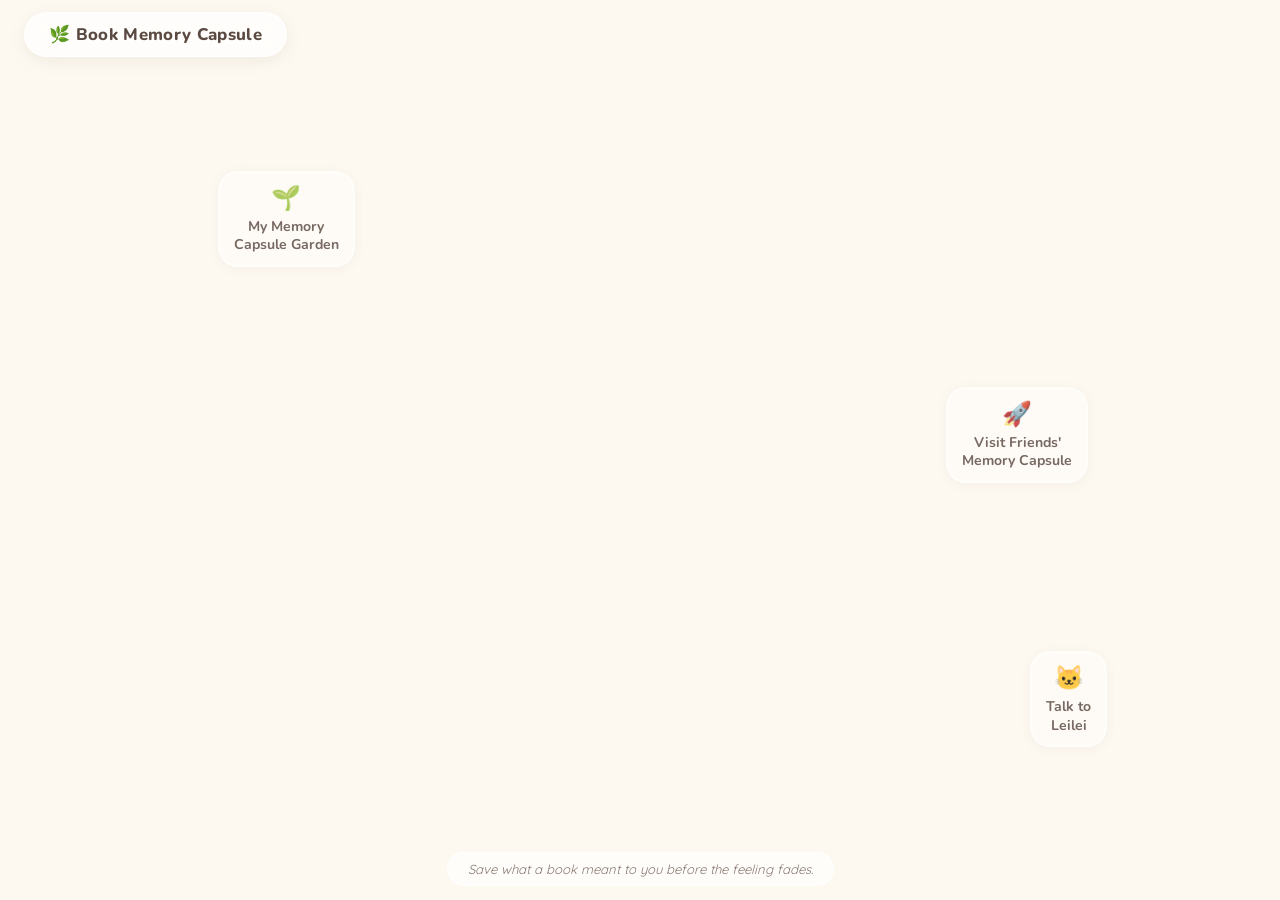
==== content.html @ 90bcc40d "Initial commit: Book Memory Capsule web project" ====
<!DOCTYPE html>
<html lang="en">
<head>
  <meta charset="UTF-8" />
  <meta name="viewport" content="width=device-width, initial-scale=1.0"/>
  <title>Book Memory Capsule – Garden Map</title>
  <link rel="stylesheet" href="style.css" />
  <link href="https://fonts.googleapis.com/css2?family=Nunito:wght@400;600;700;800&family=Quicksand:wght@400;500;600;700&display=swap" rel="stylesheet"/>
</head>
<body class="map-page">

  <!-- ═══ MAP VIEW ═══ -->
  <div id="view-map" class="view active">
    <div class="map-bg" style="background-image:url('map.png')"></div>
    <div class="map-overlay-light"></div>

    <header class="map-header">
      <div class="map-header-inner">
        <span class="map-logo">🌿 Book Memory Capsule</span>
      </div>
    </header>

    <!-- Clickable Regions -->
    <!-- Green Garden (upper-left) -->
    <div class="map-region region-garden" onclick="showView('garden')" title="My Memory Capsule Garden">
      <div class="region-label">
        <span class="region-icon">🌱</span>
        <span>My Memory<br/>Capsule Garden</span>
      </div>
    </div>

    <!-- Pink area (right) -->
    <div class="map-region region-friends" onclick="showComingSoon()" title="Visit Friends' Memory Capsule">
      <div class="region-label">
        <span class="region-icon">🚀</span>
        <span>Visit Friends'<br/>Memory Capsule</span>
      </div>
    </div>

    <!-- Yellow area (bottom-right) – Talk to Leilei -->
    <div class="map-region region-leilei" onclick="showView('leilei')" title="Talk to Leilei">
      <div class="region-label">
        <span class="region-icon">🐱</span>
        <span>Talk to<br/>Leilei</span>
      </div>
    </div>

    <footer class="map-footer">
      <p>Save what a book meant to you before the feeling fades.</p>
    </footer>
  </div>

  <!-- ═══ GARDEN VIEW ═══ -->
  <div id="view-garden" class="view">
    <div class="garden-bg"></div>

    <div class="view-header">
      <button class="back-btn" onclick="showView('map')">← Back to Map</button>
      <h2 class="view-title">🌸 My Memory Capsule Garden</h2>
      <button class="new-memory-btn" onclick="showForm()">＋ Write a New Memory</button>
    </div>

    <div id="garden-content" class="garden-content">
      <!-- capsules rendered by JS -->
    </div>

    <!-- Paper unfold overlay -->
    <div id="paper-modal" class="paper-modal hidden">
      <div class="paper-backdrop" onclick="closePaper()"></div>
      <div class="paper-wrap">
        <div class="paper-sheet">
          <div class="paper-texture"></div>
          <div class="paper-inner" id="paper-inner-content"></div>
          <div class="paper-actions">
            <button class="paper-btn copy-btn" onclick="copyReflection()">📋 Copy</button>
            <button class="paper-btn delete-btn" onclick="deleteCurrentCapsule()">🗑 Delete</button>
            <button class="paper-btn close-paper-btn" onclick="closePaper()">Close ✕</button>
          </div>
        </div>
      </div>
    </div>

    <!-- New Memory Form -->
    <div id="form-modal" class="paper-modal hidden">
      <div class="paper-backdrop" onclick="closeForm()"></div>
      <div class="paper-wrap">
        <div class="paper-sheet form-sheet">
          <div class="paper-texture"></div>
          <h3 class="form-title">✨ Create a New Book Memory Capsule</h3>
          <div class="form-fields">
            <label>Book Title <span class="required">*</span>
              <input id="f-title" type="text" placeholder="e.g. The Little Prince" class="diary-input"/>
            </label>
            <label>What I Thought
              <textarea id="f-thought" placeholder="What stayed with you most after reading it?" class="diary-input diary-textarea"></textarea>
            </label>
            <label>The Question It Left Me With
              <textarea id="f-question" placeholder="What question did this book leave you with?" class="diary-input diary-textarea"></textarea>
            </label>
            <label>Why It Mattered
              <textarea id="f-matter" placeholder="Why did this book matter to you personally?" class="diary-input diary-textarea"></textarea>
            </label>
            <label>How Much I Liked This Book
              <div class="star-row" id="form-stars">
                <span class="star" data-val="1">★</span>
                <span class="star" data-val="2">★</span>
                <span class="star" data-val="3">★</span>
                <span class="star" data-val="4">★</span>
                <span class="star" data-val="5">★</span>
              </div>
            </label>
          </div>
          <div class="form-actions">
            <button class="seal-btn" onclick="sealMemory()">💊 Seal This Memory</button>
            <button class="cancel-btn" onclick="closeForm()">Cancel</button>
          </div>
        </div>
      </div>
    </div>

    <!-- Success toast -->
    <div id="success-toast" class="success-toast hidden">
      🌱 Your book memory has been planted in the garden.
    </div>
  </div>

  <!-- ═══ LEILEI CHAT VIEW ═══ -->
  <div id="view-leilei" class="view">
    <div class="leilei-bg"></div>
    <div class="view-header leilei-header">
      <button class="back-btn" onclick="showView('map')">← Back to Map</button>
      <div class="leilei-title-wrap">
        <h2 class="view-title">🐾 Talk to Leilei</h2>
        <p class="leilei-subtitle">Let Leilei ask gentle questions and help you turn your thoughts into a memory capsule.</p>
      </div>
    </div>
    <div class="leilei-wrap">
      <iframe id="leilei-iframe" src="leilei-chat.html" class="leilei-iframe" frameborder="0" scrolling="yes" title="Talk to Leilei"></iframe>
    </div>
  </div>

  <!-- ═══ COMING SOON MODAL ═══ -->
  <div id="coming-soon-modal" class="paper-modal hidden">
    <div class="paper-backdrop" onclick="closeComingSoon()"></div>
    <div class="paper-wrap small-wrap">
      <div class="paper-sheet">
        <div class="paper-texture"></div>
        <div class="coming-soon-inner">
          <div class="coming-soon-icon">🚀</div>
          <h3>Visit Friends' Memory Capsule</h3>
          <div class="coming-soon-badge">Coming Soon</div>
          <p>In the future, you will be able to visit other readers' memory gardens and explore the reflections they choose to share.</p>
          <button class="seal-btn" onclick="closeComingSoon()">Close ✕</button>
        </div>
      </div>
    </div>
  </div>

  <!-- ═══ CUSTOM CONFIRM MODAL ═══ -->
  <div id="confirm-modal" class="paper-modal hidden">
    <div class="paper-backdrop"></div>
    <div class="paper-wrap small-wrap">
      <div class="paper-sheet">
        <div class="paper-texture"></div>
        <div class="coming-soon-inner">
          <div class="coming-soon-icon">🗑</div>
          <p id="confirm-message" style="color:#5a4a42;line-height:1.6;"></p>
          <div style="display:flex;gap:12px;margin-top:8px;">
            <button class="seal-btn" id="confirm-yes" style="background:linear-gradient(135deg,#e07070,#c05050);">Delete</button>
            <button class="cancel-btn" id="confirm-no">Cancel</button>
          </div>
        </div>
      </div>
    </div>
  </div>

  <script src="script.js"></script>
</body>
</html>
---- style.css ----
/* ═══════════════════════════════════════
   BOOK MEMORY CAPSULE – style.css
   Dreamy pastel storybook aesthetic
═══════════════════════════════════════ */

:root {
  --mint:     #c8ecd8;
  --blush:    #f7d6e0;
  --lavender: #ddd6f3;
  --yellow:   #fef3c7;
  --blue:     #d1eaf8;
  --cream:    #fdf8f0;
  --cream2:   #faf3e8;
  --brown:    #a0826d;
  --text:     #5a4a42;
  --text-soft:#8a7a72;
  --green-dk: #7ab89a;
  --pink-dk:  #e8a0b4;
  --purple-dk:#a094cc;
  --radius:   20px;
  --shadow:   0 8px 32px rgba(160,130,109,0.13);
  --shadow-lg:0 16px 48px rgba(160,130,109,0.18);
}

*, *::before, *::after { box-sizing: border-box; margin: 0; padding: 0; }

body {
  font-family: 'Nunito', 'Quicksand', sans-serif;
  color: var(--text);
  min-height: 100vh;
  overflow-x: hidden;
}

/* ─── LANDING PAGE ─────────────────── */
.landing-page {
  background: linear-gradient(135deg, #e8f5ee 0%, #fce4ec 35%, #e8eaf6 70%, #fff9e6 100%);
  min-height: 100vh;
  display: flex;
  align-items: center;
  justify-content: center;
  position: relative;
  overflow: hidden;
}

.video-bg-wrapper {
  position: fixed;
  inset: 0;
  z-index: 0;
}

.bg-video {
  width: 100%; height: 100%;
  object-fit: cover;
}

.video-fallback {
  position: absolute; inset: 0;
  background: linear-gradient(135deg,
    #d4f0e2 0%, #fce4ec 30%, #e8eaf6 60%, #fff9c4 85%, #d1eaf8 100%);
  z-index: -1;
}

.video-overlay {
  position: absolute; inset: 0;
  background: rgba(255,255,255,0.35);
  backdrop-filter: blur(1px);
}

/* Sparkles */
.sparkles { position: fixed; inset: 0; pointer-events: none; z-index: 1; }
.sparkle {
  position: absolute;
  font-size: 1.2rem;
  color: rgba(168,148,200,0.6);
  animation: sparkle-float 4s ease-in-out infinite;
}
.s1 { top:8%;  left:12%; animation-delay:0s;    font-size:1.5rem; }
.s2 { top:15%; right:18%;animation-delay:0.8s;  color:rgba(232,160,180,0.5); }
.s3 { top:30%; left:6%;  animation-delay:1.4s;  font-size:0.9rem; }
.s4 { top:55%; right:8%; animation-delay:0.4s;  color:rgba(200,236,216,0.7); }
.s5 { top:70%; left:20%; animation-delay:2s;    font-size:1.8rem; }
.s6 { top:80%; right:25%;animation-delay:1s;    color:rgba(254,243,199,0.8); }
.s7 { top:40%; right:5%; animation-delay:1.6s;  font-size:0.8rem; }
.s8 { top:90%; left:50%; animation-delay:0.2s;  color:rgba(209,234,248,0.7);}

@keyframes sparkle-float {
  0%,100% { transform: translateY(0) scale(1); opacity:0.6; }
  50%      { transform: translateY(-12px) scale(1.15); opacity:1; }
}

/* Landing center */
.landing-center {
  position: relative; z-index: 2;
  display: flex; flex-direction: column;
  align-items: center; gap: 28px;
  text-align: center; padding: 24px;
}

.landing-subtitle-top {
  font-family: 'Quicksand', sans-serif;
  font-size: 0.9rem; color: var(--text-soft);
  letter-spacing: 0.08em; margin-bottom: 6px;
}

.landing-title {
  font-family: 'Nunito', sans-serif;
  font-size: clamp(2.4rem, 6vw, 4rem);
  font-weight: 800;
  line-height: 1.15;
  background: linear-gradient(135deg, #7ab89a, #c490b0, #a094cc);
  -webkit-background-clip: text;
  -webkit-text-fill-color: transparent;
  background-clip: text;
  filter: drop-shadow(0 2px 8px rgba(160,130,109,0.15));
}

/* Capsule Button */
.capsule-btn-wrap {
  position: relative;
  cursor: pointer;
  display: flex; flex-direction: column;
  align-items: center; gap: 16px;
  transition: transform 0.3s ease;
}
.capsule-btn-wrap:hover { transform: scale(1.04); }
.capsule-btn-wrap:hover .capsule-glow-ring { opacity: 1; transform: scale(1.12); }

.capsule-glow-ring {
  position: absolute;
  width: 160px; height: 160px;
  border-radius: 50%;
  background: radial-gradient(circle, rgba(168,148,200,0.35) 0%, transparent 70%);
  opacity: 0.6;
  transition: all 0.4s ease;
  pointer-events: none;
}

.capsule-outer {
  animation: capsule-float 3.2s ease-in-out infinite;
}

@keyframes capsule-float {
  0%,100% { transform: translateY(0); }
  50%      { transform: translateY(-14px); }
}

.capsule-glass {
  width: 110px; height: 110px;
  border-radius: 50%;
  background: radial-gradient(circle at 35% 30%,
    rgba(255,255,255,0.9) 0%,
    rgba(200,236,216,0.5) 35%,
    rgba(168,148,200,0.4) 70%,
    rgba(247,214,224,0.3) 100%);
  border: 2.5px solid rgba(255,255,255,0.8);
  box-shadow:
    0 8px 32px rgba(168,148,200,0.3),
    inset 0 2px 8px rgba(255,255,255,0.6),
    0 0 40px rgba(200,236,216,0.4);
  position: relative;
  overflow: hidden;
  display: flex; align-items: center; justify-content: center;
  animation: capsule-glow 3s ease-in-out infinite;
}

@keyframes capsule-glow {
  0%,100% { box-shadow: 0 8px 32px rgba(168,148,200,0.3), inset 0 2px 8px rgba(255,255,255,0.6), 0 0 30px rgba(200,236,216,0.3); }
  50%      { box-shadow: 0 12px 40px rgba(168,148,200,0.5), inset 0 2px 8px rgba(255,255,255,0.7), 0 0 55px rgba(200,236,216,0.5); }
}

.capsule-shine {
  position: absolute; top: 12%; left: 20%;
  width: 30%; height: 22%;
  border-radius: 50%;
  background: rgba(255,255,255,0.7);
  transform: rotate(-20deg);
}

.capsule-scroll-icon { font-size: 2.2rem; z-index: 1; }

.capsule-bubble {
  position: absolute;
  border-radius: 50%;
  background: rgba(255,255,255,0.5);
}
.b1 { width:10px; height:10px; bottom:20%; right:18%; animation: bubble-rise 2.8s ease-in-out infinite; }
.b2 { width:7px;  height:7px;  bottom:30%; right:30%; animation: bubble-rise 2.8s ease-in-out infinite 0.6s; }
.b3 { width:5px;  height:5px;  bottom:25%; left:22%; animation: bubble-rise 2.8s ease-in-out infinite 1.2s; }

@keyframes bubble-rise {
  0%   { transform: translateY(0) scale(1); opacity:0.5; }
  50%  { transform: translateY(-12px) scale(1.1); opacity:0.8; }
  100% { transform: translateY(-20px) scale(0.6); opacity:0; }
}

.capsule-btn-label {
  background: rgba(255,255,255,0.75);
  backdrop-filter: blur(8px);
  border: 1.5px solid rgba(255,255,255,0.9);
  border-radius: 50px;
  padding: 12px 28px;
  font-family: 'Quicksand', sans-serif;
  font-weight: 700;
  font-size: 1rem;
  color: var(--text);
  box-shadow: var(--shadow);
  display: flex; align-items: center; gap: 8px;
  transition: background 0.2s;
}
.capsule-btn-wrap:hover .capsule-btn-label { background: rgba(255,255,255,0.92); }
.capsule-btn-arrow { transition: transform 0.2s; }
.capsule-btn-wrap:hover .capsule-btn-arrow { transform: translateX(4px); }

.landing-tagline {
  font-size: 0.88rem;
  color: var(--text-soft);
  font-style: italic;
  font-family: 'Quicksand', sans-serif;
}

/* ─── VIEWS SYSTEM ─────────────────── */
.view {
  display: none; min-height: 100vh;
  position: relative; overflow: hidden;
}
.view.active { display: block; }

/* ─── MAP VIEW ─────────────────────── */
.map-page { background: var(--cream); }

.map-bg {
  position: fixed; inset: 0;
  background-size: cover;
  background-position: center;
  background-repeat: no-repeat;
  z-index: 0;
}

.map-overlay-light {
  position: fixed; inset: 0;
  background: rgba(255,252,245,0.08);
  z-index: 1;
}

.map-header {
  position: fixed; top: 0; left: 0; right: 0;
  z-index: 10;
  padding: 12px 24px;
}
.map-header-inner {
  background: rgba(255,255,255,0.7);
  backdrop-filter: blur(10px);
  border-radius: 50px;
  padding: 10px 24px;
  display: inline-block;
  box-shadow: 0 4px 16px rgba(160,130,109,0.12);
  border: 1.5px solid rgba(255,255,255,0.9);
}
.map-logo {
  font-weight: 800; font-size: 1.05rem;
  color: var(--text);
  letter-spacing: 0.02em;
}

.map-footer {
  position: fixed; bottom: 0; left: 0; right: 0;
  z-index: 10; text-align: center;
  padding: 14px;
}
.map-footer p {
  display: inline-block;
  background: rgba(255,255,255,0.65);
  backdrop-filter: blur(8px);
  border-radius: 50px;
  padding: 8px 20px;
  font-size: 0.82rem;
  color: var(--text-soft);
  font-style: italic;
  font-family: 'Quicksand', sans-serif;
  border: 1px solid rgba(255,255,255,0.8);
}

/* Map regions */
.map-region {
  position: fixed; z-index: 5;
  cursor: pointer;
  display: flex; align-items: center; justify-content: center;
  transition: all 0.25s ease;
}

.region-label {
  background: rgba(255,255,255,0.52);
  backdrop-filter: blur(5px);
  border-radius: var(--radius);
  padding: 10px 14px;
  display: flex; flex-direction: column;
  align-items: center; gap: 4px;
  text-align: center;
  font-weight: 700; font-size: 0.88rem;
  color: var(--text);
  line-height: 1.3;
  transition: all 0.25s ease;
  border: 2px solid rgba(255,255,255,0.6);
  box-shadow: 0 2px 12px rgba(160,130,109,0.10);
  opacity: 0.82;
}
.region-icon { font-size: 1.5rem; }

.map-region:hover .region-label {
  background: rgba(255,255,255,0.88);
  backdrop-filter: blur(8px);
  color: var(--text);
  border-color: rgba(255,255,255,0.95);
  box-shadow: 0 6px 24px rgba(160,130,109,0.18), 0 0 0 3px rgba(200,180,220,0.18);
  transform: translateY(-2px) scale(1.06);
  opacity: 1;
}

/* Labels pinned to clear spots on the illustrated map */
.region-garden  {
  top: 19%; left: 17%;
  width: auto; height: auto;
}
.region-friends {
  top: 43%; right: 15%;
  width: auto; height: auto;
}
.region-leilei  {
  bottom: 17%; right: 13.5%;
  width: auto; height: auto;
}

/* ─── GARDEN VIEW ──────────────────── */
.garden-bg {
  position: fixed; inset: 0;
  background: url("Capsule_background.png") center center / cover no-repeat;
  z-index: 0;
}
.garden-bg::after {
  content: "";
  position: absolute; inset: 0;
  background: rgba(255,252,248,0.18);
}

.view-header {
  position: relative; z-index: 5;
  display: flex; align-items: center;
  gap: 16px; padding: 20px 28px;
  flex-wrap: wrap;
  background: rgba(255,255,255,0.6);
  backdrop-filter: blur(10px);
  border-bottom: 1px solid rgba(255,255,255,0.8);
  box-shadow: 0 2px 16px rgba(160,130,109,0.08);
}

.view-title {
  font-size: 1.3rem; font-weight: 800;
  flex: 1; text-align: center;
  color: var(--text);
}

.back-btn {
  background: rgba(255,255,255,0.8);
  border: 1.5px solid rgba(200,180,160,0.3);
  border-radius: 50px;
  padding: 8px 18px;
  font-family: 'Nunito', sans-serif;
  font-size: 0.88rem; font-weight: 700;
  color: var(--text-soft);
  cursor: pointer;
  transition: all 0.2s;
  white-space: nowrap;
}
.back-btn:hover { background: white; color: var(--text); transform: translateX(-2px); }

.new-memory-btn {
  background: linear-gradient(135deg, #a8d8b0, #c8a8d8);
  border: none; border-radius: 50px;
  padding: 9px 20px;
  font-family: 'Nunito', sans-serif;
  font-size: 0.88rem; font-weight: 800;
  color: white; cursor: pointer;
  box-shadow: 0 4px 16px rgba(168,148,200,0.3);
  transition: all 0.2s;
  white-space: nowrap;
}
.new-memory-btn:hover { transform: translateY(-2px); box-shadow: 0 6px 20px rgba(168,148,200,0.4); }

.garden-content {
  position: fixed;
  inset: 0;
  top: 72px; /* below header */
  z-index: 2;
  pointer-events: none; /* let clicks through to background */
}

/* Each capsule card is absolutely placed */
.capsule-card {
  position: absolute;
  pointer-events: all;
}

/* Empty state */
.garden-empty {
  display: flex; flex-direction: column;
  align-items: center; gap: 16px;
  text-align: center; padding: 60px 20px;
  width: 100%;
}
.garden-empty-icon { font-size: 4rem; opacity: 0.6; }
.garden-empty p { color: var(--text-soft); font-size: 1.05rem; font-style: italic; }

/* Capsule cards — positioned absolutely by JS */
.capsule-card {
  width: 110px;
  display: flex; flex-direction: column;
  align-items: center; gap: 8px;
  cursor: pointer;
  animation: capsule-appear 0.5s ease-out;
}
.capsule-card:hover .capsule-visual { transform: scale(1.12); box-shadow: 0 10px 28px rgba(168,148,200,0.4); }

@keyframes capsule-appear {
  from { opacity:0; transform: scale(0.6) translateY(16px); }
  to   { opacity:1; transform: scale(1) translateY(0); }
}

/* Gentle float animation per card, randomised via JS inline style */
@keyframes gentle-float {
  0%,100% { transform: translateY(0px) rotate(0deg); }
  33%     { transform: translateY(-8px) rotate(1deg); }
  66%     { transform: translateY(-4px) rotate(-1deg); }
}

.capsule-visual {
  width: 80px; height: 80px;
  border-radius: 50%;
  background: radial-gradient(circle at 35% 30%,
    rgba(255,255,255,0.9),
    rgba(200,236,216,0.55) 40%,
    rgba(168,148,200,0.4) 75%,
    rgba(247,214,224,0.35));
  border: 2px solid rgba(255,255,255,0.85);
  box-shadow: 0 6px 20px rgba(168,148,200,0.25),
              inset 0 2px 6px rgba(255,255,255,0.6);
  display: flex; align-items: center; justify-content: center;
  font-size: 1.6rem;
  position: relative; overflow: hidden;
}
.capsule-visual::before {
  content: '';
  position: absolute; top: 12%; left: 20%;
  width: 28%; height: 20%;
  border-radius: 50%;
  background: rgba(255,255,255,0.65);
  transform: rotate(-20deg);
}

.capsule-card-title {
  font-size: 0.8rem; font-weight: 700;
  text-align: center; color: var(--text);
  line-height: 1.3;
  word-break: break-word;
}
.capsule-card-stars { font-size: 0.75rem; color: #f4a261; letter-spacing: 1px; }

/* ─── PAPER MODAL ──────────────────── */
.paper-modal {
  position: fixed; inset: 0; z-index: 100;
  display: flex; align-items: center; justify-content: center;
  padding: 20px;
}
.paper-modal.hidden { display: none; }

.paper-backdrop {
  position: absolute; inset: 0;
  background: rgba(90,74,66,0.35);
  backdrop-filter: blur(4px);
}

.paper-wrap {
  position: relative; z-index: 1;
  width: 100%; max-width: 560px;
  max-height: 88vh; overflow-y: auto;
  animation: paper-unfold 0.4s cubic-bezier(0.34,1.56,0.64,1);
}
.small-wrap { max-width: 400px; }

@keyframes paper-unfold {
  from { opacity:0; transform: scale(0.8) translateY(30px); }
  to   { opacity:1; transform: scale(1) translateY(0); }
}

.paper-sheet {
  background:
    repeating-linear-gradient(
      transparent, transparent 27px,
      rgba(180,160,140,0.12) 28px
    ),
    linear-gradient(160deg, #fdf8f0 0%, #faf3e6 100%);
  border-radius: 16px;
  box-shadow: var(--shadow-lg), 0 2px 0 rgba(160,130,100,0.1) inset;
  border: 1.5px solid rgba(200,180,150,0.3);
  padding: 32px 36px 24px;
  position: relative;
  overflow: hidden;
}

.paper-texture {
  position: absolute; inset: 0; border-radius: 16px;
  background-image:
    url("data:image/svg+xml,%3Csvg xmlns='http://www.w3.org/2000/svg' width='200' height='200'%3E%3Cfilter id='n'%3E%3CfeTurbulence type='fractalNoise' baseFrequency='0.9' numOctaves='4' stitchTiles='stitch'/%3E%3CfeColorMatrix type='saturate' values='0'/%3E%3C/filter%3E%3Crect width='200' height='200' filter='url(%23n)' opacity='0.04'/%3E%3C/svg%3E");
  pointer-events: none; opacity: 0.6;
}

.paper-inner { position: relative; }

.paper-inner h3 {
  font-size: 1.2rem; font-weight: 800;
  color: var(--text); margin-bottom: 4px;
}
.paper-inner .paper-book-title {
  font-size: 1.3rem; font-weight: 800;
  color: var(--brown); margin-bottom: 16px;
}
.paper-section {
  margin-bottom: 14px;
}
.paper-section-label {
  font-size: 0.75rem; font-weight: 700;
  color: var(--pink-dk);
  text-transform: uppercase; letter-spacing: 0.08em;
  margin-bottom: 3px;
}
.paper-section-text {
  font-size: 0.95rem; color: var(--text);
  line-height: 1.6; font-family: 'Quicksand', sans-serif;
}
.paper-stars-display { font-size: 1.1rem; color: #f4a261; letter-spacing: 2px; }

.paper-actions {
  display: flex; gap: 10px; margin-top: 24px;
  flex-wrap: wrap;
}
.paper-btn {
  border: 1.5px solid rgba(200,180,150,0.4);
  border-radius: 50px;
  padding: 8px 18px;
  font-family: 'Nunito', sans-serif;
  font-size: 0.85rem; font-weight: 700;
  cursor: pointer;
  transition: all 0.2s;
  background: rgba(255,255,255,0.7);
  color: var(--text);
}
.paper-btn:hover { background: white; transform: translateY(-1px); }
.delete-btn { color: #e07070 !important; }
.delete-btn:hover { border-color: #e07070; }
.close-paper-btn { margin-left: auto; }

/* Form */
.form-sheet { padding: 28px 32px; }
.form-title {
  font-size: 1.15rem; font-weight: 800;
  color: var(--brown); margin-bottom: 20px;
  text-align: center;
}
.form-fields {
  display: flex; flex-direction: column; gap: 14px;
}
.form-fields label {
  display: flex; flex-direction: column; gap: 5px;
  font-size: 0.85rem; font-weight: 700;
  color: var(--text-soft);
}
.required { color: #e07070; }
.diary-input {
  border: 1.5px solid rgba(200,180,150,0.4);
  border-radius: 12px;
  padding: 10px 14px;
  font-family: 'Quicksand', sans-serif;
  font-size: 0.95rem;
  background: rgba(255,255,255,0.7);
  color: var(--text);
  transition: border-color 0.2s, box-shadow 0.2s;
  resize: vertical;
}
.diary-input:focus {
  outline: none;
  border-color: rgba(168,148,200,0.6);
  box-shadow: 0 0 0 3px rgba(168,148,200,0.12);
}
.diary-textarea { min-height: 70px; }

/* Stars */
.star-row { display: flex; gap: 6px; margin-top: 4px; }
.star {
  font-size: 1.5rem; color: #ddd;
  cursor: pointer; transition: color 0.15s, transform 0.15s;
  line-height: 1;
}
.star.active, .star:hover { color: #f4a261; transform: scale(1.2); }
.star-row.large .star { font-size: 2rem; }

.form-actions {
  display: flex; gap: 10px; margin-top: 24px; flex-wrap: wrap;
}
.seal-btn {
  background: linear-gradient(135deg, #a8d8b0, #c8a8d8);
  border: none; border-radius: 50px;
  padding: 11px 24px;
  font-family: 'Nunito', sans-serif;
  font-size: 0.92rem; font-weight: 800;
  color: white; cursor: pointer;
  box-shadow: 0 4px 16px rgba(168,148,200,0.3);
  transition: all 0.2s;
}
.seal-btn:hover { transform: translateY(-2px); box-shadow: 0 6px 22px rgba(168,148,200,0.4); }

.cancel-btn {
  background: rgba(255,255,255,0.7);
  border: 1.5px solid rgba(200,180,150,0.35);
  border-radius: 50px;
  padding: 11px 20px;
  font-family: 'Nunito', sans-serif;
  font-size: 0.92rem; font-weight: 700;
  color: var(--text-soft); cursor: pointer;
  transition: all 0.2s;
}
.cancel-btn:hover { background: white; }

/* Success toast */
.success-toast {
  position: fixed; bottom: 32px; left: 50%; transform: translateX(-50%);
  background: linear-gradient(135deg, #a8d8b0, #c8a8d8);
  color: white; font-weight: 700; font-size: 0.95rem;
  padding: 14px 28px; border-radius: 50px;
  box-shadow: var(--shadow-lg);
  z-index: 200;
  animation: toast-in 0.3s ease;
}
.success-toast.hidden { display: none; }
@keyframes toast-in {
  from { opacity:0; transform: translateX(-50%) translateY(16px); }
  to   { opacity:1; transform: translateX(-50%) translateY(0); }
}

/* ─── LEILEI CHAT ─────────────────── */
.leilei-bg {
  position: fixed; inset: 0;
  background:
    radial-gradient(ellipse at 30% 20%, rgba(221,214,243,0.6) 0%, transparent 55%),
    radial-gradient(ellipse at 75% 80%, rgba(209,234,248,0.5) 0%, transparent 50%),
    linear-gradient(170deg, #f0ebfa 0%, #fdf8f0 50%, #e8f5ee 100%);
  z-index: 0;
}

.leilei-header { flex-direction: column; align-items: flex-start; gap: 8px; }
.leilei-header .back-btn { align-self: flex-start; }
.leilei-title-wrap { text-align: center; width: 100%; }
.leilei-subtitle {
  font-size: 0.85rem; color: var(--text-soft);
  font-style: italic; margin-top: 4px;
  font-family: 'Quicksand', sans-serif;
}

.leilei-wrap {
  position: relative; z-index: 2;
  max-width: 680px; margin: 0 auto;
  padding: 24px 20px 40px;
  display: flex; flex-direction: column; gap: 16px;
}

.chat-window {
  display: flex; flex-direction: column; gap: 14px;
}

.chat-bubble {
  max-width: 80%; padding: 14px 18px;
  border-radius: 20px; line-height: 1.6;
  font-size: 0.95rem; font-family: 'Quicksand', sans-serif;
  animation: bubble-in 0.3s ease;
}
@keyframes bubble-in {
  from { opacity:0; transform: translateY(8px) scale(0.96); }
  to   { opacity:1; transform: translateY(0) scale(1); }
}

.bubble-leilei {
  background: rgba(255,255,255,0.82);
  backdrop-filter: blur(6px);
  border: 1.5px solid rgba(200,180,160,0.25);
  border-radius: 20px 20px 20px 4px;
  box-shadow: 0 4px 14px rgba(160,130,109,0.1);
  align-self: flex-start;
}
.bubble-leilei::before {
  content: '🐱 Leilei  ';
  display: block;
  font-size: 0.75rem; font-weight: 700;
  color: var(--purple-dk); margin-bottom: 4px;
}

.bubble-user {
  background: linear-gradient(135deg, rgba(168,148,200,0.2), rgba(200,236,216,0.25));
  border: 1.5px solid rgba(168,148,200,0.2);
  border-radius: 20px 20px 4px 20px;
  align-self: flex-end;
  color: var(--text);
}

.chat-input-area {
  display: flex; gap: 10px; align-items: flex-end;
}
.chat-input-area.hidden { display: none; }
.chat-textarea {
  flex: 1;
  border: 1.5px solid rgba(200,180,150,0.4);
  border-radius: 16px;
  padding: 12px 16px;
  font-family: 'Quicksand', sans-serif;
  font-size: 0.95rem;
  background: rgba(255,255,255,0.75);
  color: var(--text); resize: none;
  transition: border-color 0.2s;
}
.chat-textarea:focus { outline: none; border-color: rgba(168,148,200,0.6); }
.chat-send-btn {
  background: linear-gradient(135deg, #c8a8d8, #a8d8b0);
  border: none; border-radius: 50px;
  padding: 11px 20px;
  font-family: 'Nunito', sans-serif;
  font-size: 0.88rem; font-weight: 800;
  color: white; cursor: pointer;
  white-space: nowrap;
  transition: all 0.2s;
}
.chat-send-btn:hover { transform: translateY(-2px); }

.chat-options-area {
  display: flex; gap: 10px; flex-wrap: wrap;
}
.chat-options-area.hidden { display: none; }
.option-btn {
  background: rgba(255,255,255,0.8);
  border: 1.5px solid rgba(200,180,150,0.35);
  border-radius: 50px;
  padding: 10px 20px;
  font-family: 'Nunito', sans-serif;
  font-size: 0.9rem; font-weight: 700;
  color: var(--text); cursor: pointer;
  transition: all 0.2s;
  box-shadow: 0 2px 10px rgba(160,130,109,0.08);
}
.option-btn:hover {
  background: white;
  border-color: rgba(168,148,200,0.5);
  transform: translateY(-2px);
  box-shadow: 0 4px 14px rgba(168,148,200,0.2);
}

.chat-stars-area {
  display: flex; flex-direction: column; gap: 8px;
  background: rgba(255,255,255,0.7);
  border-radius: 16px; padding: 16px 20px;
  border: 1.5px solid rgba(200,180,150,0.25);
}
.chat-stars-area.hidden { display: none; }
.chat-stars-label { font-weight: 700; font-size: 0.95rem; color: var(--text); }

.reflection-preview { display: flex; flex-direction: column; gap: 16px; }
.reflection-preview.hidden { display: none; }
.preview-paper { animation: paper-unfold 0.4s ease; }

/* Typing indicator */
.typing-indicator {
  display: flex; align-items: center; gap: 5px;
  padding: 14px 18px !important;
}
.typing-indicator span {
  width: 7px; height: 7px;
  background: var(--purple-dk);
  border-radius: 50%;
  opacity: 0.5;
  animation: typing-bounce 1.2s ease-in-out infinite;
}
.typing-indicator span:nth-child(2) { animation-delay: 0.2s; }
.typing-indicator span:nth-child(3) { animation-delay: 0.4s; }
@keyframes typing-bounce {
  0%,80%,100% { transform: translateY(0); opacity: 0.4; }
  40%          { transform: translateY(-6px); opacity: 1; }
}

.leilei-iframe {
  width: 100%;
  height: calc(100vh - 130px);
  border: none;
  border-radius: 20px;
  background: transparent;
}

.claude-link-wrap {
  text-align: center; display: flex; flex-direction: column;
  align-items: center; gap: 8px;
}
.claude-link-btn {
  display: inline-block;
  background: rgba(255,255,255,0.8);
  border: 1.5px solid rgba(168,148,200,0.35);
  border-radius: 50px;
  padding: 11px 24px;
  font-family: 'Nunito', sans-serif;
  font-size: 0.9rem; font-weight: 700;
  color: var(--purple-dk); text-decoration: none;
  transition: all 0.2s;
}
.claude-link-btn:hover { background: white; transform: translateY(-2px); box-shadow: var(--shadow); }
.claude-note {
  font-size: 0.78rem; color: var(--text-soft);
  font-style: italic; font-family: 'Quicksand', sans-serif;
}

/* ─── COMING SOON ─────────────────── */
.coming-soon-inner {
  display: flex; flex-direction: column;
  align-items: center; gap: 14px; text-align: center;
}
.coming-soon-icon { font-size: 3rem; }
.coming-soon-inner h3 { font-size: 1.2rem; font-weight: 800; color: var(--text); }
.coming-soon-badge {
  background: linear-gradient(135deg, #f4a261, #e76f51);
  color: white; font-weight: 800; font-size: 0.8rem;
  padding: 4px 14px; border-radius: 50px;
  letter-spacing: 0.08em;
}
.coming-soon-inner p { color: var(--text-soft); line-height: 1.6; font-family: 'Quicksand', sans-serif; }

/* ─── SCROLLBAR ─────────────────── */
::-webkit-scrollbar { width: 6px; }
::-webkit-scrollbar-track { background: transparent; }
::-webkit-scrollbar-thumb { background: rgba(168,148,200,0.3); border-radius: 3px; }

/* ─── RESPONSIVE ────────────────── */
@media (max-width: 600px) {
  .paper-sheet { padding: 22px 20px; }
  .view-header { padding: 14px 16px; }
  .view-title { font-size: 1.1rem; }
  .garden-content { padding: 24px 16px; gap: 20px; }
  .capsule-card { width: 110px; }
  .leilei-wrap { padding: 16px 14px 32px; }
  .region-label { font-size: 0.78rem; }
}
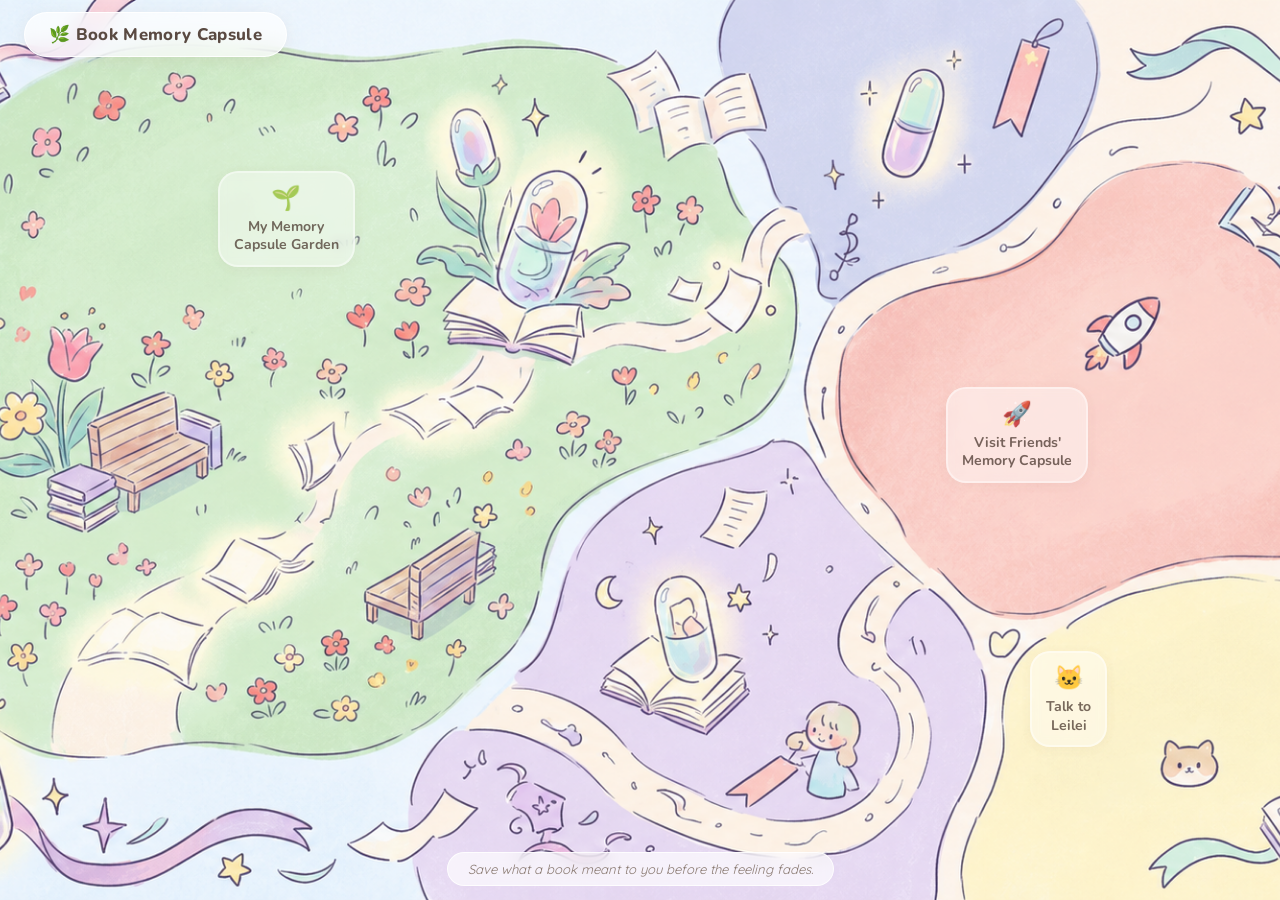
==== commit fe28ea60: "Add files via upload" ====
--- a/content.html
+++ b/content.html
@@ -94,11 +94,14 @@
             <label>What I Thought
               <textarea id="f-thought" placeholder="What stayed with you most after reading it?" class="diary-input diary-textarea"></textarea>
             </label>
-            <label>The Question It Left Me With
-              <textarea id="f-question" placeholder="What question did this book leave you with?" class="diary-input diary-textarea"></textarea>
+            <label>What I Felt
+              <textarea id="f-felt" placeholder="What emotions did this book bring out in you?" class="diary-input diary-textarea"></textarea>
             </label>
-            <label>Why It Mattered
-              <textarea id="f-matter" placeholder="Why did this book matter to you personally?" class="diary-input diary-textarea"></textarea>
+            <label>What Was Good / Not So Good
+              <textarea id="f-good" placeholder="What did you enjoy or didn't enjoy about this book?" class="diary-input diary-textarea"></textarea>
+            </label>
+            <label>Favorite Character(s) or Moment
+              <textarea id="f-favorite" placeholder="A character, scene, or line that you can't forget?" class="diary-input diary-textarea"></textarea>
             </label>
             <label>How Much I Liked This Book
               <div class="star-row" id="form-stars">
